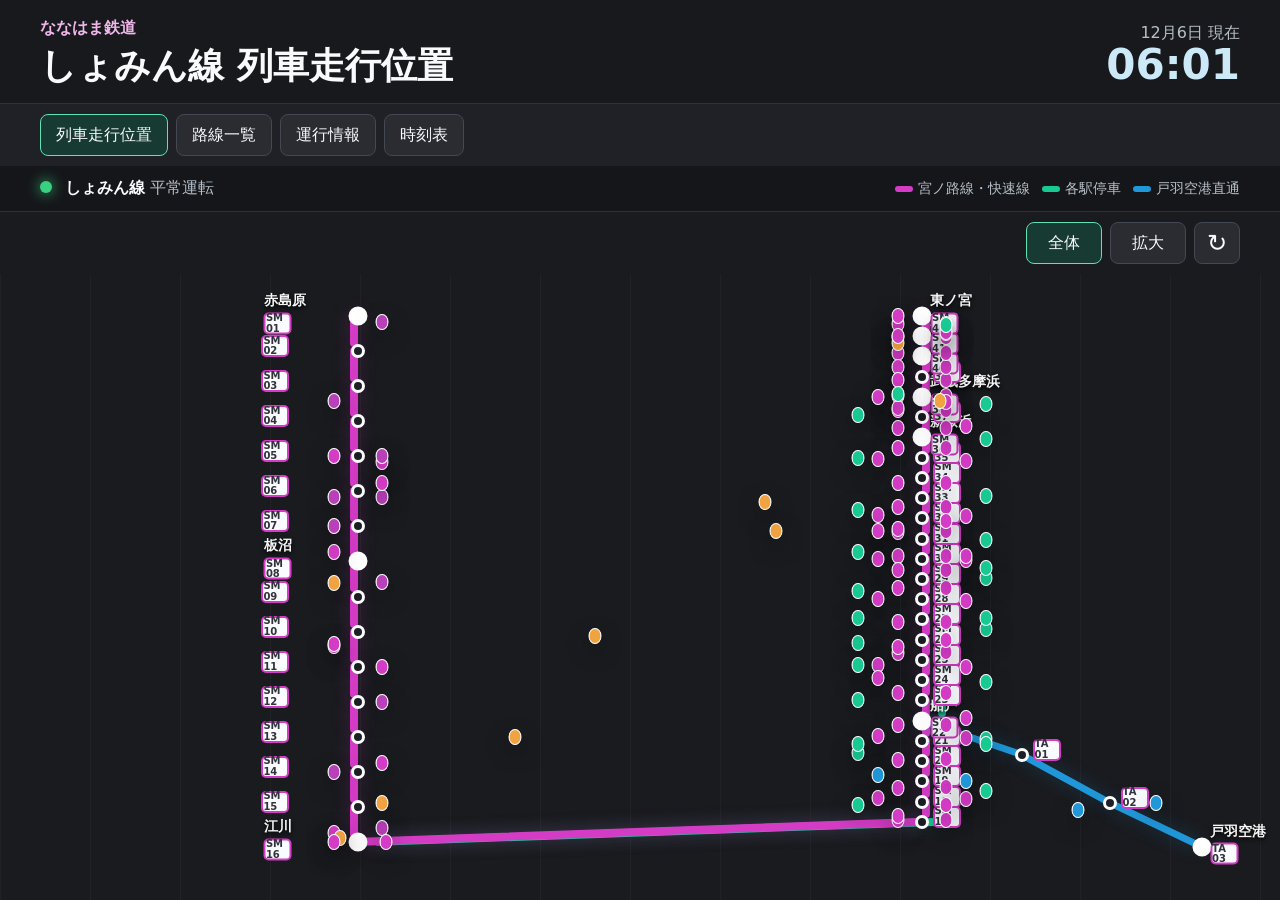
==== nanahama-shomin.html @ 1cd8df67 "Add files via upload" ====
<!doctype html>
<html lang="ja">
<head>
  <meta charset="utf-8">
  <meta name="viewport" content="width=device-width, initial-scale=1">
  <title>ななはま鉄道 しょみん線 列車走行位置</title>
  <link rel="stylesheet" href="./nanahama-shomin.css">
</head>
<body>
  <div class="app">
    <header class="topbar">
      <div>
        <p class="brand">ななはま鉄道</p>
        <h1>しょみん線 列車走行位置</h1>
      </div>
      <div class="clock">
        <span id="dateText"></span>
        <strong id="timeText"></strong>
      </div>
    </header>

    <nav class="tabs" aria-label="主要メニュー">
      <button class="tab active" data-view="position">列車走行位置</button>
      <button class="tab" data-view="routes">路線一覧</button>
      <button class="tab" data-view="status">運行情報</button>
      <button class="tab" data-view="timetable">時刻表</button>
    </nav>

    <main>
      <section class="status-strip">
        <div>
          <span class="status-dot"></span>
          <strong>しょみん線</strong>
          <span>平常運転</span>
        </div>
        <div class="legend">
          <span><i class="swatch magenta"></i>宮ノ路線・快速線</span>
          <span><i class="swatch emerald"></i>各駅停車</span>
          <span><i class="swatch airport"></i>戸羽空港直通</span>
        </div>
      </section>

      <section class="controls position-view" aria-label="表示切替">
        <button id="overviewBtn" class="mode active" type="button">全体</button>
        <button id="zoomBtn" class="mode" type="button">拡大</button>
        <button id="refreshBtn" class="icon-button" type="button" aria-label="更新">↻</button>
      </section>

      <section id="railPanel" class="rail-panel overview position-view">
        <div id="overviewMap" class="overview-map" aria-label="しょみん線全体図"></div>
        <div id="zoomMap" class="zoom-map" aria-label="しょみん線拡大図"></div>
      </section>

      <section id="routesView" class="info-page app-view">
        <h2>路線一覧</h2>
        <div class="route-grid">
          <article data-line="rapid" data-jump="position"><strong>しょみん線快速電車</strong></article>
          <article data-line="local" data-jump="position"><strong>しょみん線各駅停車</strong></article>
          <article data-line="rapid" data-jump="position"><strong>しょみん宮ノ路線</strong></article>
          <article data-line="airport" data-jump="position"><strong>戸羽空港線</strong></article>
          <article data-line="limited" data-jump="position"><strong>しょみん線特急</strong></article>
          <article><strong>森林線</strong></article>
          <article><strong>海ノ路線</strong></article>
          <article><strong>山武線</strong></article>
          <article><strong>みらいじま線</strong></article>
          <article><strong>七都市線</strong></article>
          <article><strong>元山線</strong></article>
          <article><strong>みなと坂線</strong></article>
          <article><strong>枝森線</strong></article>
          <article><strong>花取りんかい線</strong></article>
          <article><strong>ひがし環状線</strong></article>
          <article><strong>ひがし中央線</strong></article>
          <article><strong>鎌戸空港線</strong></article>
        </div>
      </section>

      <section id="statusView" class="info-page app-view">
        <h2>運行情報</h2>
        <div class="notice-card good"><strong>しょみん線</strong><span>平常運転しています。</span></div>
        <div class="notice-card"><strong>お知らせ</strong><span>この画面は試作版です。列車位置は現在時刻から自動生成しています。</span></div>
      </section>

      <section id="timetableView" class="info-page app-view">
        <h2>時刻表</h2>
        <div class="timetable-grid">
          <article><strong>宮ノ路線普通</strong><span>15分間隔</span><small>赤島原 - 江川、8両。板沼折り返しあり</small></article>
          <article><strong>しょみん線各駅停車</strong><span>10分間隔</span><small>11両。大吹止まり、元山線直通、東ノ宮直通を設定</small></article>
          <article><strong>しょみん線快速</strong><span>高頻度運転</span><small>江川 - 新桜浜区間列車と東ノ宮方面直通を交互に近い形で設定</small></article>
          <article><strong>しょみん線特急</strong><span>40分間隔</span><small>12両。東ノ宮で分割・併合し、みらいじま線・山武線へ直通</small></article>
          <article><strong>戸羽空港線直通</strong><span>15分間隔</span><small>船戸から戸羽空港線へ直通、空港で15分停車</small></article>
        </div>
      </section>
    </main>
  </div>

  <dialog id="trainDialog" class="train-dialog">
    <button id="closeDialog" class="close-button" type="button" aria-label="閉じる">×</button>
    <div id="dialogBody"></div>
  </dialog>

  <script src="./nanahama-shomin.js"></script>
</body>
</html>
---- nanahama-shomin.css ----
:root {
  color-scheme: dark;
  --bg: #111214;
  --panel: #1c1d20;
  --panel-soft: #2d2f33;
  --text: #f8fafc;
  --muted: #b7c0c9;
  --line-magenta: #d43cc6;
  --line-emerald: #18c992;
  --line-dark: #40333f;
  --accent: #39d081;
  --rapid: #d43cc6;
  --local: #18c992;
  --express: #f19b32;
  --ordinary: #b840b8;
  --airport: #2097d8;
  --limited: #f2a341;
}

* {
  box-sizing: border-box;
}

body {
  margin: 0;
  min-height: 100vh;
  background: var(--bg);
  color: var(--text);
  font-family: system-ui, -apple-system, BlinkMacSystemFont, "Segoe UI", sans-serif;
}

button {
  font: inherit;
}

.app {
  height: 100vh;
  min-height: 100vh;
  display: flex;
  flex-direction: column;
  overflow: hidden;
}

.topbar {
  display: flex;
  align-items: center;
  justify-content: space-between;
  gap: 16px;
  padding: 18px clamp(14px, 4vw, 40px) 12px;
  background: #18191c;
  border-bottom: 1px solid #303238;
}

.brand {
  margin: 0 0 3px;
  color: #f0b7ea;
  font-weight: 800;
}

h1 {
  margin: 0;
  font-size: clamp(22px, 4vw, 36px);
  letter-spacing: 0;
}

.clock {
  min-width: 122px;
  text-align: right;
  color: var(--muted);
}

.clock strong {
  display: block;
  color: #cce9f7;
  font-size: clamp(24px, 5vw, 42px);
  line-height: 1;
}

.tabs {
  display: flex;
  gap: 8px;
  overflow-x: auto;
  padding: 10px clamp(14px, 4vw, 40px);
  background: #202126;
}

.tab,
.mode,
.icon-button {
  border: 1px solid #444852;
  color: var(--text);
  background: #2a2c31;
  min-height: 42px;
  border-radius: 8px;
  cursor: pointer;
}

.tab {
  padding: 0 15px;
  white-space: nowrap;
}

.tab.active,
.mode.active {
  border-color: #5ee1b3;
  background: #173a33;
}

main {
  flex: 1;
  display: flex;
  min-height: 0;
  flex-direction: column;
}

.status-strip {
  display: flex;
  justify-content: space-between;
  align-items: center;
  gap: 12px;
  padding: 12px clamp(14px, 4vw, 40px);
  background: #151619;
  border-bottom: 1px solid #2d3036;
  color: var(--muted);
}

.status-strip strong {
  color: var(--text);
}

.status-dot {
  width: 12px;
  height: 12px;
  border-radius: 50%;
  display: inline-block;
  margin-right: 8px;
  background: var(--accent);
  box-shadow: 0 0 14px var(--accent);
}

.legend {
  display: flex;
  flex-wrap: wrap;
  justify-content: flex-end;
  gap: 12px;
  font-size: 14px;
}

.swatch {
  display: inline-block;
  width: 18px;
  height: 6px;
  border-radius: 4px;
  margin-right: 5px;
  vertical-align: middle;
}

.magenta {
  background: var(--line-magenta);
}

.emerald {
  background: var(--line-emerald);
}

.airport {
  background: var(--airport);
}

.limited {
  background: var(--limited);
}

.controls {
  display: flex;
  justify-content: flex-end;
  gap: 8px;
  padding: 10px clamp(14px, 4vw, 40px);
  background: #1a1b1f;
}

.mode {
  width: 76px;
}

.icon-button {
  width: 46px;
  font-size: 24px;
}

.rail-panel {
  position: relative;
  flex: 1 1 0;
  height: 0;
  min-height: 0;
  overflow: hidden;
  background:
    linear-gradient(90deg, rgba(255,255,255,.03) 1px, transparent 1px) 0 0 / 90px 90px,
    #1a1b1f;
}

.rail-panel.zoomed {
  overflow: auto;
}

.overview-map,
.zoom-map {
  position: relative;
}

.zoom-map {
  display: none;
  min-height: 5300px;
  width: min(100%, 900px);
  margin: 0 auto;
}

.rail-panel.zoomed .overview-map {
  display: none;
}

.rail-panel.zoomed .zoom-map {
  display: block;
}

.app-view {
  display: none;
}

.app-view.active {
  display: block;
}

.info-page {
  flex: 1 1 0;
  height: 0;
  overflow: auto;
  padding: clamp(18px, 4vw, 42px);
  background: #1a1b1f;
}

.info-page h2 {
  margin: 0 0 18px;
  font-size: clamp(24px, 4vw, 40px);
}

.route-grid,
.timetable-grid {
  display: grid;
  grid-template-columns: repeat(auto-fit, minmax(220px, 1fr));
  gap: 12px;
}

.route-grid article,
.timetable-grid article,
.notice-card {
  display: grid;
  gap: 6px;
  padding: 16px;
  border: 1px solid #3e424b;
  border-left: 6px solid var(--line-magenta);
  border-radius: 8px;
  background: #25272d;
}

.route-grid article {
  cursor: pointer;
}

.route-grid article[data-line="local"] {
  border-left-color: var(--line-emerald);
}

.route-grid article[data-line="airport"] {
  border-left-color: var(--airport);
}

.route-grid article[data-line="limited"] {
  border-left-color: var(--limited);
}

.route-grid strong,
.timetable-grid strong,
.notice-card strong {
  font-size: 20px;
}

.route-grid span,
.timetable-grid span,
.notice-card span,
.timetable-grid small {
  color: var(--muted);
}

.notice-card {
  margin-bottom: 12px;
}

.notice-card.good {
  border-left-color: var(--accent);
}

.overview-map {
  height: 100%;
  min-height: 360px;
}

.segment,
.zoom-line {
  position: absolute;
  z-index: 2;
  border-radius: 99px;
  transform-origin: top left;
}

.segment.magenta,
.zoom-line.magenta {
  background: var(--line-magenta);
  box-shadow: 0 0 18px rgba(212, 60, 198, .25);
}

.segment.emerald,
.zoom-line.emerald {
  background: var(--line-emerald);
  box-shadow: 0 0 18px rgba(24, 201, 146, .22);
}

.segment.airport,
.zoom-line.airport {
  background: var(--airport);
  box-shadow: 0 0 18px rgba(32, 151, 216, .28);
}

.segment.limited,
.zoom-line.limited {
  background: var(--limited);
  box-shadow: 0 0 18px rgba(242, 163, 65, .28);
}

.zoom-line.faint {
  opacity: .58;
}

.station {
  position: absolute;
  transform: translate(-50%, -50%);
  z-index: 3;
}

.station-dot {
  width: 14px;
  height: 14px;
  border: 3px solid #fff;
  background: #1d2024;
  border-radius: 50%;
  margin: 0 auto;
}

.station.major .station-dot {
  width: 19px;
  height: 19px;
  background: #fff;
}

.station-label {
  position: absolute;
  min-width: 118px;
  color: #f7f7f7;
  font-weight: 800;
  text-shadow: 0 2px 4px #000;
  line-height: 1.05;
}

.overview-map .station-label {
  min-width: 86px;
  font-size: 0;
  font-weight: 800;
}

.overview-map .station.major .station-label {
  font-size: 14px;
}

.overview-map .station-code {
  width: 28px;
  height: 22px;
  font-size: 10px;
}

.station-code {
  display: inline-flex;
  justify-content: center;
  align-items: center;
  width: 32px;
  height: 24px;
  margin-top: 5px;
  border-radius: 5px;
  border: 2px solid var(--line-magenta);
  background: #f9fbff;
  color: #30333a;
  font-size: 12px;
  text-shadow: none;
}

.zoom-row {
  position: absolute;
  left: 0;
  width: 100%;
  height: 176px;
  border-top: 1px solid #303238;
  background:
    linear-gradient(to bottom, #26282e 0 38%, #1d1f23 38% 100%);
}

.zoom-row:nth-child(odd) {
  background:
    linear-gradient(to bottom, #303238 0 38%, #23252a 38% 100%);
}

.zoom-station-name {
  position: absolute;
  left: clamp(12px, 4vw, 34px);
  top: 30px;
  font-size: clamp(20px, 4vw, 34px);
  font-weight: 900;
}

.zoom-code-set {
  position: absolute;
  left: clamp(12px, 4vw, 34px);
  top: 74px;
  display: flex;
  gap: 6px;
}

.zoom-code {
  display: inline-flex;
  justify-content: center;
  align-items: center;
  width: 36px;
  height: 30px;
  border-radius: 5px;
  border: 2px solid var(--line-magenta);
  background: #fff;
  color: #1e2025;
  font-weight: 900;
  font-size: 12px;
}

.zoom-code.local {
  border-color: var(--line-emerald);
}

.train {
  position: absolute;
  z-index: 30;
  width: 88px;
  min-height: 108px;
  border: 0;
  border-radius: 20px 20px 22px 22px;
  clip-path: polygon(18% 0, 82% 0, 100% 16%, 100% 80%, 50% 100%, 0 80%, 0 16%);
  background: #f8fbff;
  color: #16202b;
  box-shadow: 0 8px 22px rgba(0,0,0,.35);
  padding: 0 0 10px;
  transform: translate(-50%, -50%);
  cursor: pointer;
}

.train.dwelling {
  z-index: 40;
}

.train.up {
  clip-path: polygon(50% 0, 100% 20%, 100% 84%, 82% 100%, 18% 100%, 0 84%, 0 20%);
}

.train.down {
  clip-path: polygon(18% 0, 82% 0, 100% 16%, 100% 80%, 50% 100%, 0 80%, 0 16%);
}

.train .arrow {
  display: inline-grid;
  place-items: center;
  width: 14px;
  height: 14px;
  margin-right: 2px;
  border: 1px solid rgba(255,255,255,.85);
  border-radius: 50%;
  background: rgba(17,21,27,.55);
  color: #fff;
  font-size: 10px;
  font-weight: 900;
  line-height: 1;
  vertical-align: 1px;
}

.overview-map .train {
  width: 13px;
  min-height: 13px;
  border-radius: 50%;
  clip-path: none;
  padding: 0;
  border: 1px solid #fff;
  overflow: hidden;
}

.overview-map .train .arrow {
  display: none;
}

.overview-map .train .head {
  min-height: 14px;
  padding: 0;
  font-size: 0;
}

.overview-map .train .cars,
.overview-map .train .face,
.overview-map .train .run-state {
  display: none;
}

.zoom-map .train {
  width: 64px;
  min-height: 88px;
}

.zoom-map .train .head {
  min-height: 31px;
  padding: 5px 3px 3px;
  font-size: 9px;
}

.zoom-map .train.up {
  min-height: 98px;
}

.zoom-map .train.up .head {
  min-height: 42px;
  padding-top: 17px;
}

.zoom-map .train .run-state {
  margin-top: 3px;
  padding: 1px 5px;
  font-size: 10px;
}

.zoom-map .train .face {
  width: 29px;
  height: 24px;
  border-width: 3px;
  margin-top: 3px;
}

.zoom-map .train .arrow {
  width: 13px;
  height: 13px;
  font-size: 11px;
}

.train .head {
  min-height: 39px;
  padding: 7px 6px 4px;
  color: #fff;
  font-size: 13px;
  font-weight: 900;
  line-height: 1.08;
}

.train.local .head {
  background: var(--local);
}

.train.rapid .head {
  background: var(--rapid);
}

.train.express .head {
  background: var(--express);
}

.train.ordinary .head {
  background: var(--ordinary);
}

.train.airport .head {
  background: var(--airport);
}

.train.limited .head {
  background: var(--limited);
}

.train .run-state {
  width: fit-content;
  margin: 5px auto 0;
  padding: 2px 7px;
  border-radius: 999px;
  background: #d7f8ec;
  color: #29313b;
  font-size: 11px;
  font-weight: 900;
}

.train.dwelling .run-state {
  background: #ffe6a7;
}

.train .cars {
  font-size: 12px;
  font-weight: 800;
  color: #607080;
  margin: 5px 0 2px;
}

.train .face {
  width: 38px;
  height: 32px;
  border: 4px solid #17202a;
  border-radius: 12px 12px 8px 8px;
  margin: 2px auto 0;
  position: relative;
}

.train .face::before {
  content: "";
  position: absolute;
  left: 5px;
  right: 5px;
  top: 7px;
  height: 10px;
  border-radius: 2px;
  background: currentColor;
  opacity: .85;
}

.train.local .face {
  color: var(--local);
}

.train.rapid .face {
  color: var(--rapid);
}

.train.express .face {
  color: var(--express);
}

.train.ordinary .face {
  color: var(--ordinary);
}

.train.airport .face {
  color: var(--airport);
}

.train.limited .face {
  color: var(--limited);
}

.direction-tag {
  position: absolute;
  z-index: 5;
  padding: 10px 18px;
  border-radius: 8px;
  background: rgba(43, 58, 63, .86);
  color: #fff;
  font-weight: 900;
  font-size: 20px;
}

.airport-tag {
  background: rgba(23, 80, 103, .9);
}

.branch-label {
  position: absolute;
  z-index: 6;
  color: #f8fbff;
  font-size: 22px;
  font-weight: 900;
  text-shadow: 0 2px 4px #000;
}

.platform-box {
  position: absolute;
  z-index: 0;
  border: 1px solid #4e5663;
  border-radius: 8px;
  background: #272a30;
  color: #f5f7fa;
  box-shadow: 0 8px 24px rgba(0,0,0,.32);
  pointer-events: none;
  overflow: hidden;
}

.platform-title {
  position: absolute;
  left: 50%;
  top: 10px;
  min-width: 118px;
  transform: translateX(-50%);
  padding: 4px 12px 6px;
  border: 1px solid #717b8a;
  border-radius: 5px;
  background: #1e2228;
  text-align: center;
  font-size: 17px;
  font-weight: 900;
}

.platform-title::after {
  content: "";
  position: absolute;
  left: 0;
  right: 0;
  bottom: 0;
  height: 4px;
  background: var(--limited);
}

.platform-groups {
  position: absolute;
  left: 14px;
  right: 14px;
  bottom: 39px;
  height: 18px;
  display: grid;
  grid-template-columns: 1fr 1fr 1fr;
  gap: 4px;
  color: #aeb9c4;
  font-size: 11px;
  font-weight: 900;
  text-align: center;
}

.platform-groups span {
  border-radius: 4px;
  background: rgba(255,255,255,.06);
}

.platform-cells {
  position: absolute;
  left: 14px;
  right: 14px;
  bottom: 8px;
  height: 30px;
  display: grid;
  grid-auto-flow: column;
  grid-auto-columns: 1fr;
  background: rgba(255,255,255,.08);
}

.platform-cells span {
  display: flex;
  align-items: flex-end;
  justify-content: center;
  padding-bottom: 4px;
  border-left: 1px solid rgba(255,255,255,.18);
  color: #d8e0e7;
  font-size: 12px;
  font-weight: 900;
  white-space: nowrap;
}

.platform-cells span:first-child {
  border-left: 0;
}

.airport-box {
  position: absolute;
  left: 20px;
  right: 20px;
  min-height: 400px;
  padding: 14px 18px;
  border: 1px solid #34566c;
  border-radius: 8px;
  background: rgba(24, 42, 52, .45);
  color: #e6f7ff;
}

.airport-box strong {
  display: block;
  font-size: 24px;
}

.airport-box span {
  color: #bed4df;
}

.train-dialog {
  width: min(92vw, 440px);
  border: 1px solid #59606c;
  border-radius: 12px;
  background: #202226;
  color: #fff;
  padding: 20px;
  box-shadow: 0 20px 70px rgba(0,0,0,.55);
}

.train-dialog::backdrop {
  background: rgba(0,0,0,.56);
}

.close-button {
  position: absolute;
  right: 10px;
  top: 8px;
  border: 0;
  background: transparent;
  color: #d8e6f0;
  font-size: 34px;
  cursor: pointer;
}

.dialog-title {
  margin: 0 42px 8px 0;
  font-size: 24px;
}

.dialog-meta {
  color: var(--muted);
  margin-bottom: 14px;
}

.dialog-note {
  margin: 0 0 14px;
  padding: 10px 12px;
  border-radius: 8px;
  background: #2d3036;
  color: #d9e7ef;
  line-height: 1.45;
}

.stop-list {
  display: grid;
  gap: 8px;
  max-height: 50vh;
  overflow: auto;
  padding-right: 4px;
}

.stop-row {
  display: grid;
  grid-template-columns: 1fr auto;
  gap: 18px;
  padding: 9px 10px;
  border-radius: 8px;
  background: #2d3036;
}

.stop-row em {
  grid-column: 1 / -1;
  color: #ffe2a8;
  font-style: normal;
  font-size: 12px;
}

.stop-row.departed {
  opacity: .45;
  background: #24272d;
}

.stop-row.departed span {
  color: #9aa5af;
}

.stop-row strong {
  white-space: nowrap;
}

@media (max-width: 720px) {
  .topbar,
  .status-strip {
    align-items: flex-start;
    flex-direction: column;
  }

  .clock {
    text-align: left;
  }

  .legend {
    justify-content: flex-start;
  }

  .train {
    width: 76px;
    min-height: 96px;
  }

  .train .head {
    font-size: 12px;
  }

  .station-label {
    min-width: 94px;
    font-size: 12px;
  }
}
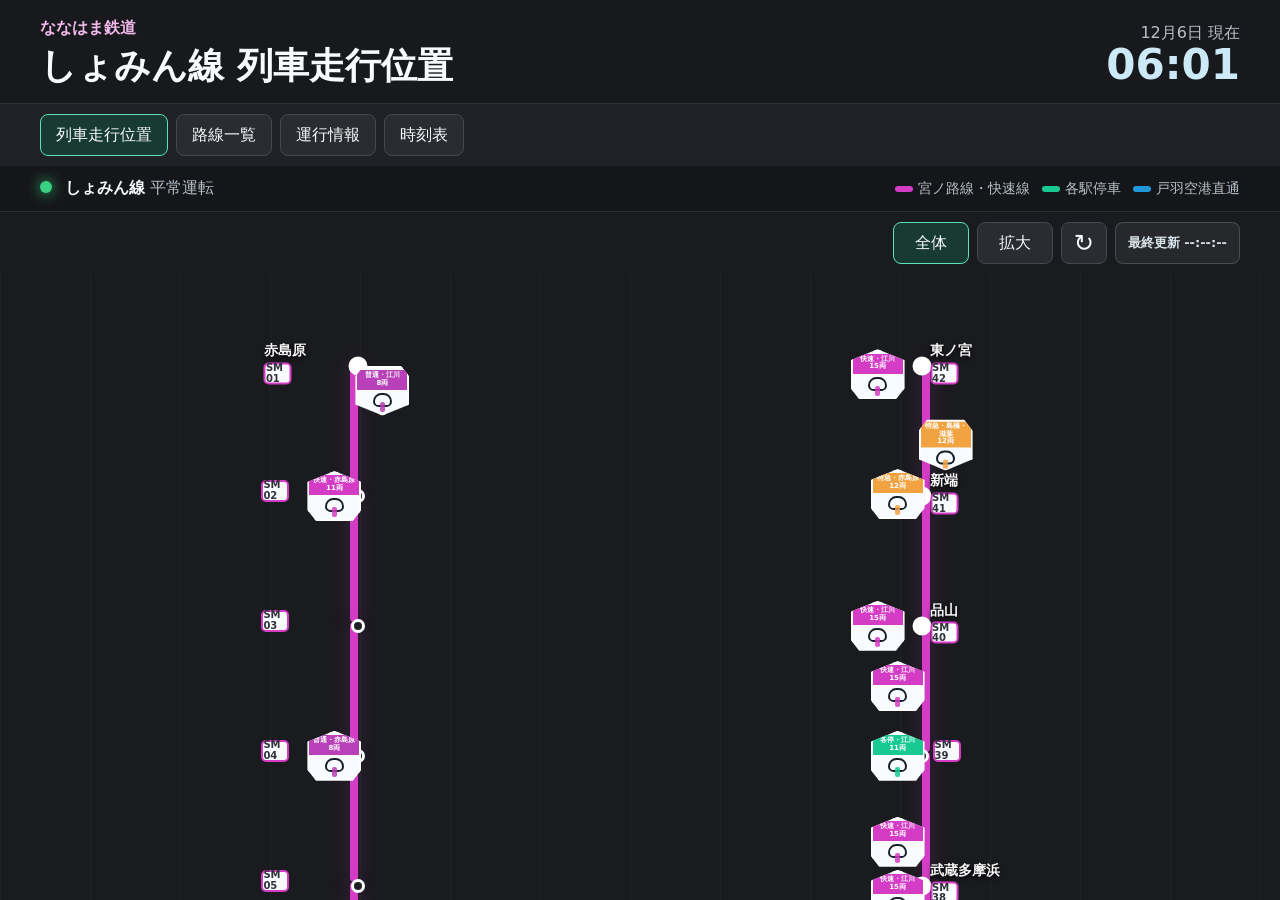
==== commit 376c80dd: "Update nanahama-shomin.html" ====
--- a/nanahama-shomin.html
+++ b/nanahama-shomin.html
@@ -44,6 +44,7 @@
         <button id="overviewBtn" class="mode active" type="button">全体</button>
         <button id="zoomBtn" class="mode" type="button">拡大</button>
         <button id="refreshBtn" class="icon-button" type="button" aria-label="更新">↻</button>
+        <span id="lastRefreshText" class="last-refresh" aria-live="polite">最終更新 --:--:--</span>
       </section>
 
       <section id="railPanel" class="rail-panel overview position-view">
@@ -98,6 +99,6 @@
     <div id="dialogBody"></div>
   </dialog>
 
-  <script src="./nanahama-shomin.js"></script>
+  <script src="./nanahama-shomin.js?v=20260705-rebuild-29"></script>
 </body>
 </html>
--- a/nanahama-shomin.css
+++ b/nanahama-shomin.css
@@ -188,12 +188,26 @@
   font-size: 24px;
 }
 
+.last-refresh {
+  display: inline-flex;
+  align-items: center;
+  min-height: 38px;
+  padding: 0 12px;
+  border: 1px solid rgba(255,255,255,.16);
+  border-radius: 8px;
+  color: #d9e4ea;
+  background: rgba(255,255,255,.06);
+  font-size: 13px;
+  font-weight: 700;
+  white-space: nowrap;
+}
+
 .rail-panel {
   position: relative;
   flex: 1 1 0;
   height: 0;
   min-height: 0;
-  overflow: hidden;
+  overflow: auto;
   background:
     linear-gradient(90deg, rgba(255,255,255,.03) 1px, transparent 1px) 0 0 / 90px 90px,
     #1a1b1f;
@@ -302,7 +316,7 @@
 
 .overview-map {
   height: 100%;
-  min-height: 360px;
+  min-height: 2800px;
 }
 
 .segment,
@@ -406,15 +420,28 @@
   position: absolute;
   left: 0;
   width: 100%;
-  height: 176px;
-  border-top: 1px solid #303238;
-  background:
-    linear-gradient(to bottom, #26282e 0 38%, #1d1f23 38% 100%);
-}
-
-.zoom-row:nth-child(odd) {
-  background:
-    linear-gradient(to bottom, #303238 0 38%, #23252a 38% 100%);
+  border-top: 1px solid rgba(255,255,255,.08);
+  border-bottom: 1px solid rgba(0,0,0,.34);
+  background: #2a2c32;
+  z-index: 0;
+}
+
+.zoom-row.alt {
+  background: #303238;
+}
+
+.zoom-between-band {
+  position: absolute;
+  left: 0;
+  width: 100%;
+  border-top: 1px solid rgba(255,255,255,.035);
+  border-bottom: 1px solid rgba(0,0,0,.24);
+  background: #1c1e23;
+  z-index: 0;
+}
+
+.zoom-between-band.alt {
+  background: #22252a;
 }
 
 .zoom-station-name {
@@ -496,13 +523,21 @@
 }
 
 .overview-map .train {
-  width: 13px;
-  min-height: 13px;
-  border-radius: 50%;
-  clip-path: none;
-  padding: 0;
-  border: 1px solid #fff;
+  width: 54px;
+  min-height: 50px;
+  border-radius: 5px;
+  clip-path: polygon(16% 0, 84% 0, 100% 22%, 100% 78%, 50% 100%, 0 78%, 0 22%);
+  padding: 0 0 4px;
+  border: 2px solid #fff;
   overflow: hidden;
+}
+
+.overview-map .train.up {
+  clip-path: polygon(50% 0, 100% 22%, 100% 78%, 84% 100%, 16% 100%, 0 78%, 0 22%);
+}
+
+.overview-map .train.down {
+  clip-path: polygon(16% 0, 84% 0, 100% 22%, 100% 78%, 50% 100%, 0 78%, 0 22%);
 }
 
 .overview-map .train .arrow {
@@ -510,15 +545,23 @@
 }
 
 .overview-map .train .head {
-  min-height: 14px;
-  padding: 0;
-  font-size: 0;
+  min-height: 20px;
+  padding: 2px 2px 1px;
+  font-size: 7px;
+  line-height: 1.1;
 }
 
 .overview-map .train .cars,
-.overview-map .train .face,
 .overview-map .train .run-state {
   display: none;
+}
+
+.overview-map .train .face {
+  display: block;
+  width: 19px;
+  height: 14px;
+  border-width: 2px;
+  margin-top: 3px;
 }
 
 .zoom-map .train {
@@ -723,8 +766,8 @@
 
 .platform-groups {
   position: absolute;
-  left: 14px;
-  right: 14px;
+  left: 0;
+  right: 0;
   bottom: 39px;
   height: 18px;
   display: grid;
@@ -743,17 +786,17 @@
 
 .platform-cells {
   position: absolute;
-  left: 14px;
-  right: 14px;
+  left: 0;
+  right: 0;
   bottom: 8px;
   height: 30px;
-  display: grid;
-  grid-auto-flow: column;
-  grid-auto-columns: 1fr;
   background: rgba(255,255,255,.08);
 }
 
 .platform-cells span {
+  position: absolute;
+  top: 0;
+  height: 30px;
   display: flex;
   align-items: flex-end;
   justify-content: center;
@@ -899,4 +942,10 @@
     min-width: 94px;
     font-size: 12px;
   }
-}
+
+  .rail-panel.zoomed .zoom-map {
+    transform: scale(.42);
+    transform-origin: top left;
+    margin-left: 0;
+  }
+}
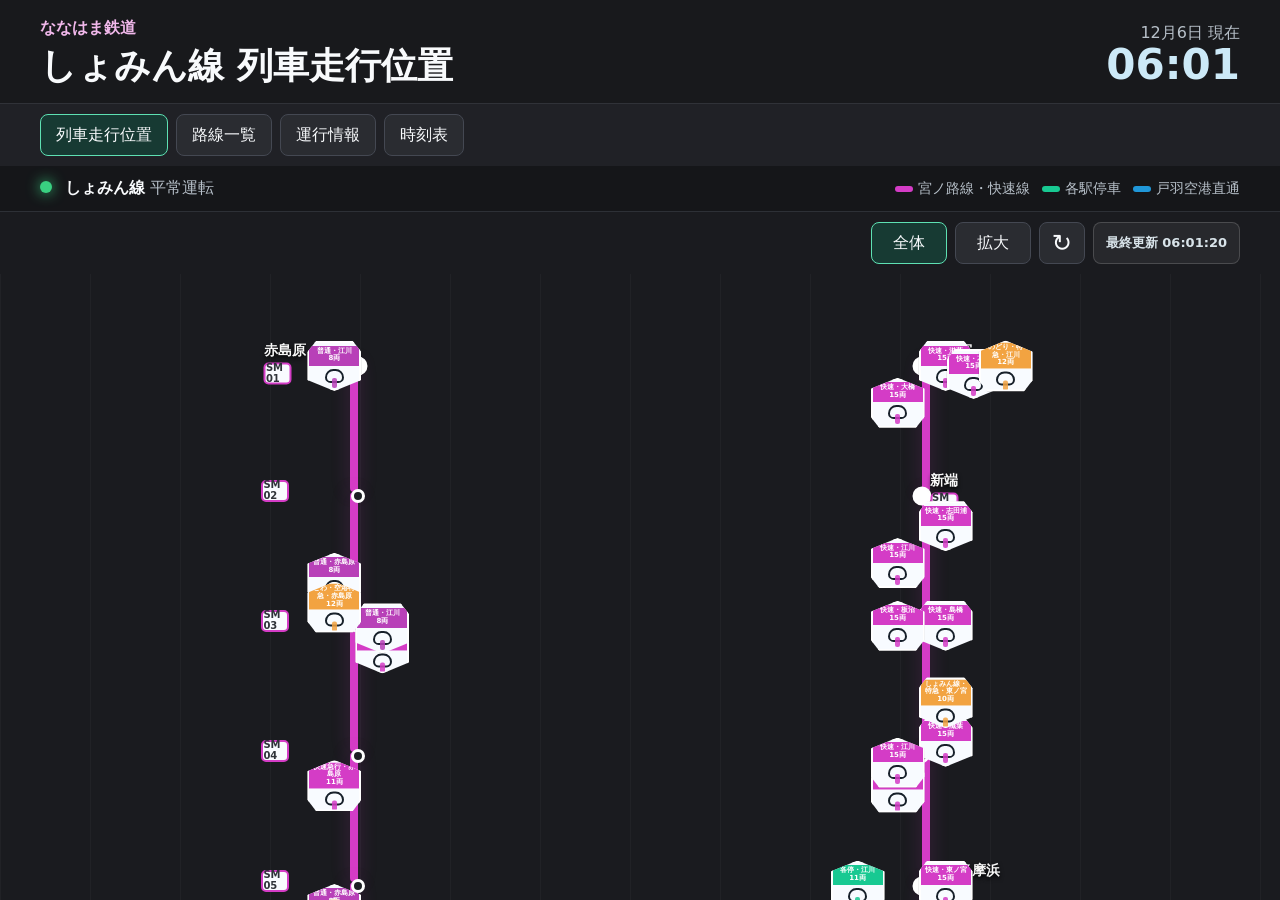
==== commit cc24ca6c: "Update nanahama-shomin.html" ====
--- a/nanahama-shomin.html
+++ b/nanahama-shomin.html
@@ -99,6 +99,6 @@
     <div id="dialogBody"></div>
   </dialog>
 
-  <script src="./nanahama-shomin.js?v=20260705-rebuild-29"></script>
+  <script src="./nanahama-shomin.js?v=20260705-rebuild-35"></script>
 </body>
 </html>
--- a/nanahama-shomin.css
+++ b/nanahama-shomin.css
@@ -944,7 +944,7 @@
   }
 
   .rail-panel.zoomed .zoom-map {
-    transform: scale(.42);
+    transform: scale(.22);
     transform-origin: top left;
     margin-left: 0;
   }
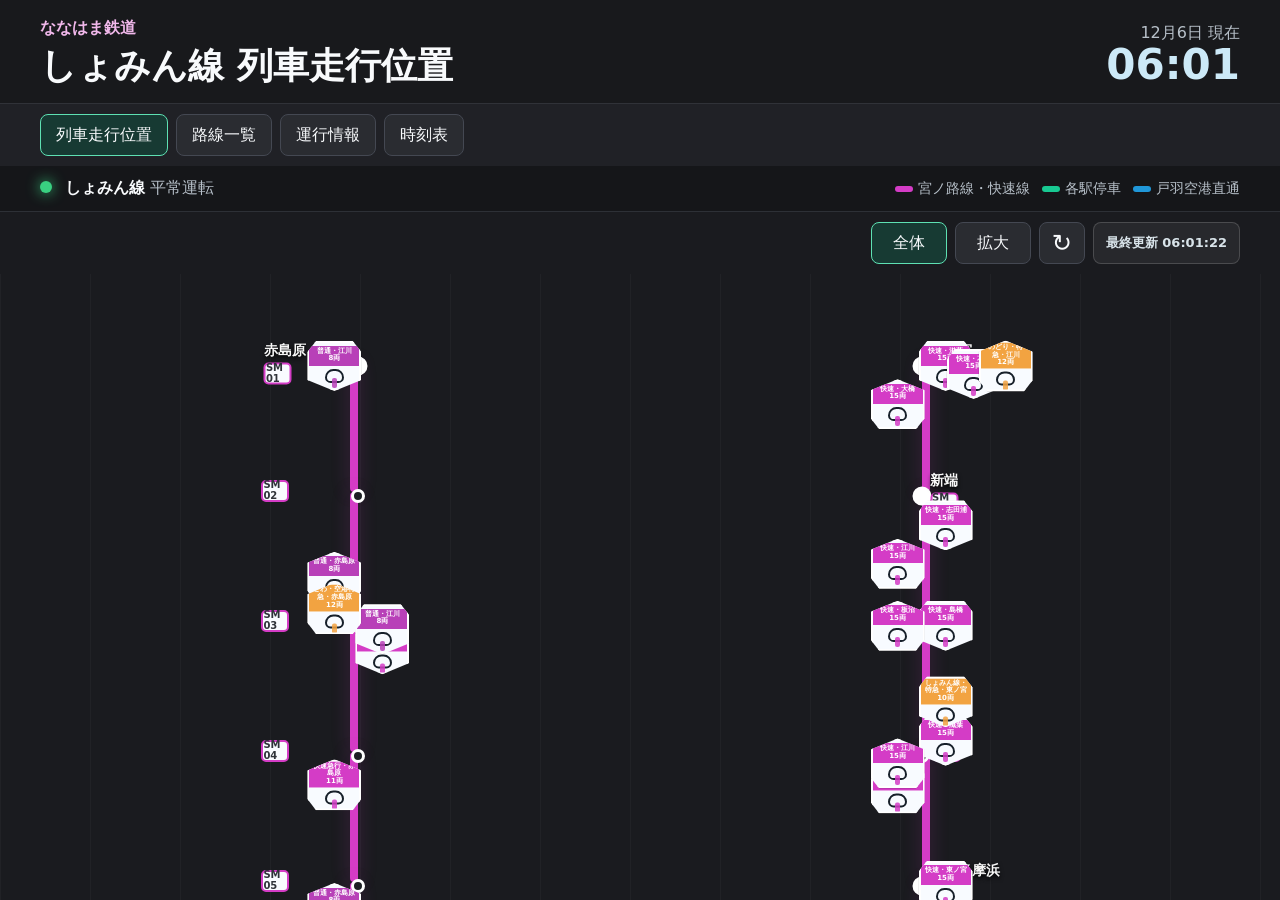
==== commit 728ac2c8: "Update nanahama-shomin.html" ====
--- a/nanahama-shomin.html
+++ b/nanahama-shomin.html
@@ -99,6 +99,6 @@
     <div id="dialogBody"></div>
   </dialog>
 
-  <script src="./nanahama-shomin.js?v=20260705-rebuild-35"></script>
+  <script src="./nanahama-shomin.js?v=20260705-rebuild-47"></script>
 </body>
 </html>
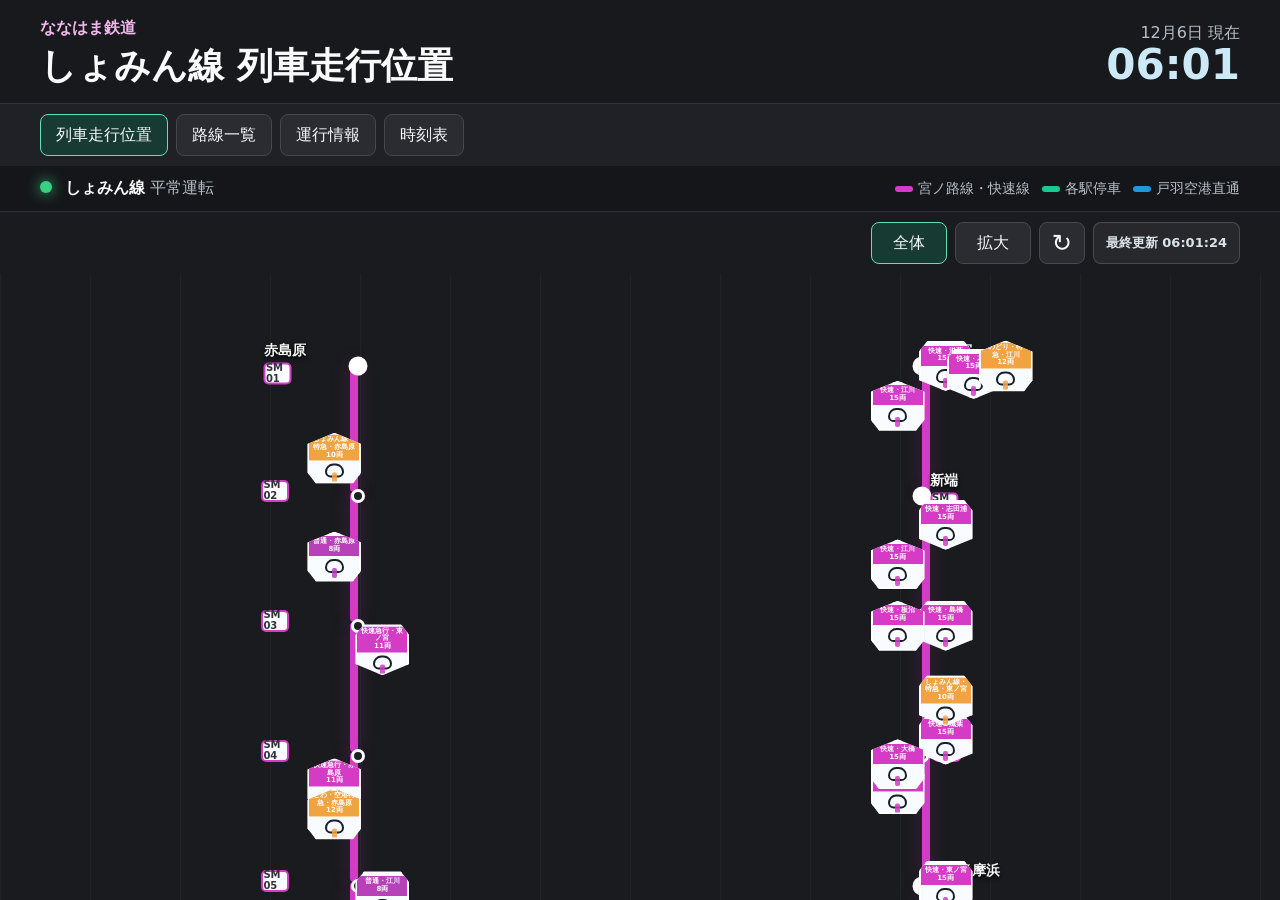
==== commit 93f7fdaf: "Update nanahama-shomin.html" ====
--- a/nanahama-shomin.html
+++ b/nanahama-shomin.html
@@ -99,6 +99,6 @@
     <div id="dialogBody"></div>
   </dialog>
 
-  <script src="./nanahama-shomin.js?v=20260705-rebuild-47"></script>
+  <script src="./nanahama-shomin.js?v=20260706-rebuild-50"></script>
 </body>
 </html>
--- a/nanahama-shomin.css
+++ b/nanahama-shomin.css
@@ -208,6 +208,8 @@
   height: 0;
   min-height: 0;
   overflow: auto;
+  overscroll-behavior: contain;
+  touch-action: pan-x pan-y;
   background:
     linear-gradient(90deg, rgba(255,255,255,.03) 1px, transparent 1px) 0 0 / 90px 90px,
     #1a1b1f;
@@ -833,6 +835,35 @@
   color: #bed4df;
 }
 
+.airport-station-label {
+  position: absolute;
+  left: 22px;
+  top: -18px;
+  min-width: 150px;
+  color: #f4fbff;
+  font-size: 18px;
+  font-weight: 900;
+  text-shadow: 0 2px 4px #000;
+}
+
+.airport-station-label span {
+  color: #9ed8f5;
+  font-size: 12px;
+}
+
+.airport-platform-box {
+  border-color: #3a789c;
+  background: rgba(28, 52, 65, .88);
+}
+
+.airport-platform-box .platform-title::after {
+  background: var(--airport);
+}
+
+.airport-platform-box .platform-groups {
+  grid-template-columns: 1fr;
+}
+
 .train-dialog {
   width: min(92vw, 440px);
   border: 1px solid #59606c;
@@ -858,14 +889,58 @@
   cursor: pointer;
 }
 
+.dialog-heading {
+  display: flex;
+  align-items: flex-start;
+  justify-content: space-between;
+  gap: 14px;
+  margin-right: 36px;
+}
+
 .dialog-title {
-  margin: 0 42px 8px 0;
+  margin: 0 0 8px;
   font-size: 24px;
+}
+
+.vehicle-badge {
+  flex: 0 0 auto;
+  min-width: 58px;
+  padding: 5px 8px;
+  border-radius: 7px;
+  border: 1px solid #6f7784;
+  background: #30343b;
+  color: #f4fbff;
+  font-weight: 800;
+  font-size: 13px;
+  text-align: center;
+  cursor: pointer;
+  font-family: inherit;
+  line-height: 1.1;
+}
+
+.vehicle-badge:hover {
+  border-color: #9fb4c7;
+  background: #3a4049;
 }
 
 .dialog-meta {
   color: var(--muted);
   margin-bottom: 14px;
+}
+
+.green-car-badge {
+  display: inline-flex;
+  align-items: center;
+  gap: 6px;
+  width: fit-content;
+  margin: 0 0 12px;
+  padding: 6px 10px;
+  border-radius: 999px;
+  background: rgba(48, 190, 118, .16);
+  border: 1px solid rgba(80, 222, 141, .45);
+  color: #c7ffd9;
+  font-size: 13px;
+  font-weight: 700;
 }
 
 .dialog-note {
@@ -877,6 +952,47 @@
   line-height: 1.45;
 }
 
+.vehicle-history {
+  display: grid;
+  gap: 7px;
+  margin: 0 0 14px;
+  padding: 12px;
+  border-radius: 8px;
+  background: #252931;
+  border: 1px solid #4b5563;
+}
+
+.vehicle-history h3 {
+  margin: 0 0 4px;
+  font-size: 15px;
+}
+
+.vehicle-history-row {
+  display: grid;
+  grid-template-columns: auto 1fr auto;
+  gap: 10px;
+  align-items: center;
+  padding: 7px 8px;
+  border-radius: 6px;
+  background: rgba(255,255,255,.05);
+  font-size: 12px;
+}
+
+.vehicle-history-row.active {
+  background: rgba(44, 186, 125, .18);
+  outline: 1px solid rgba(74, 230, 154, .42);
+}
+
+.vehicle-history-row span {
+  color: #dce8ef;
+}
+
+.vehicle-history-row em {
+  color: #9fb2c2;
+  font-style: normal;
+  font-weight: 800;
+}
+
 .stop-list {
   display: grid;
   gap: 8px;
